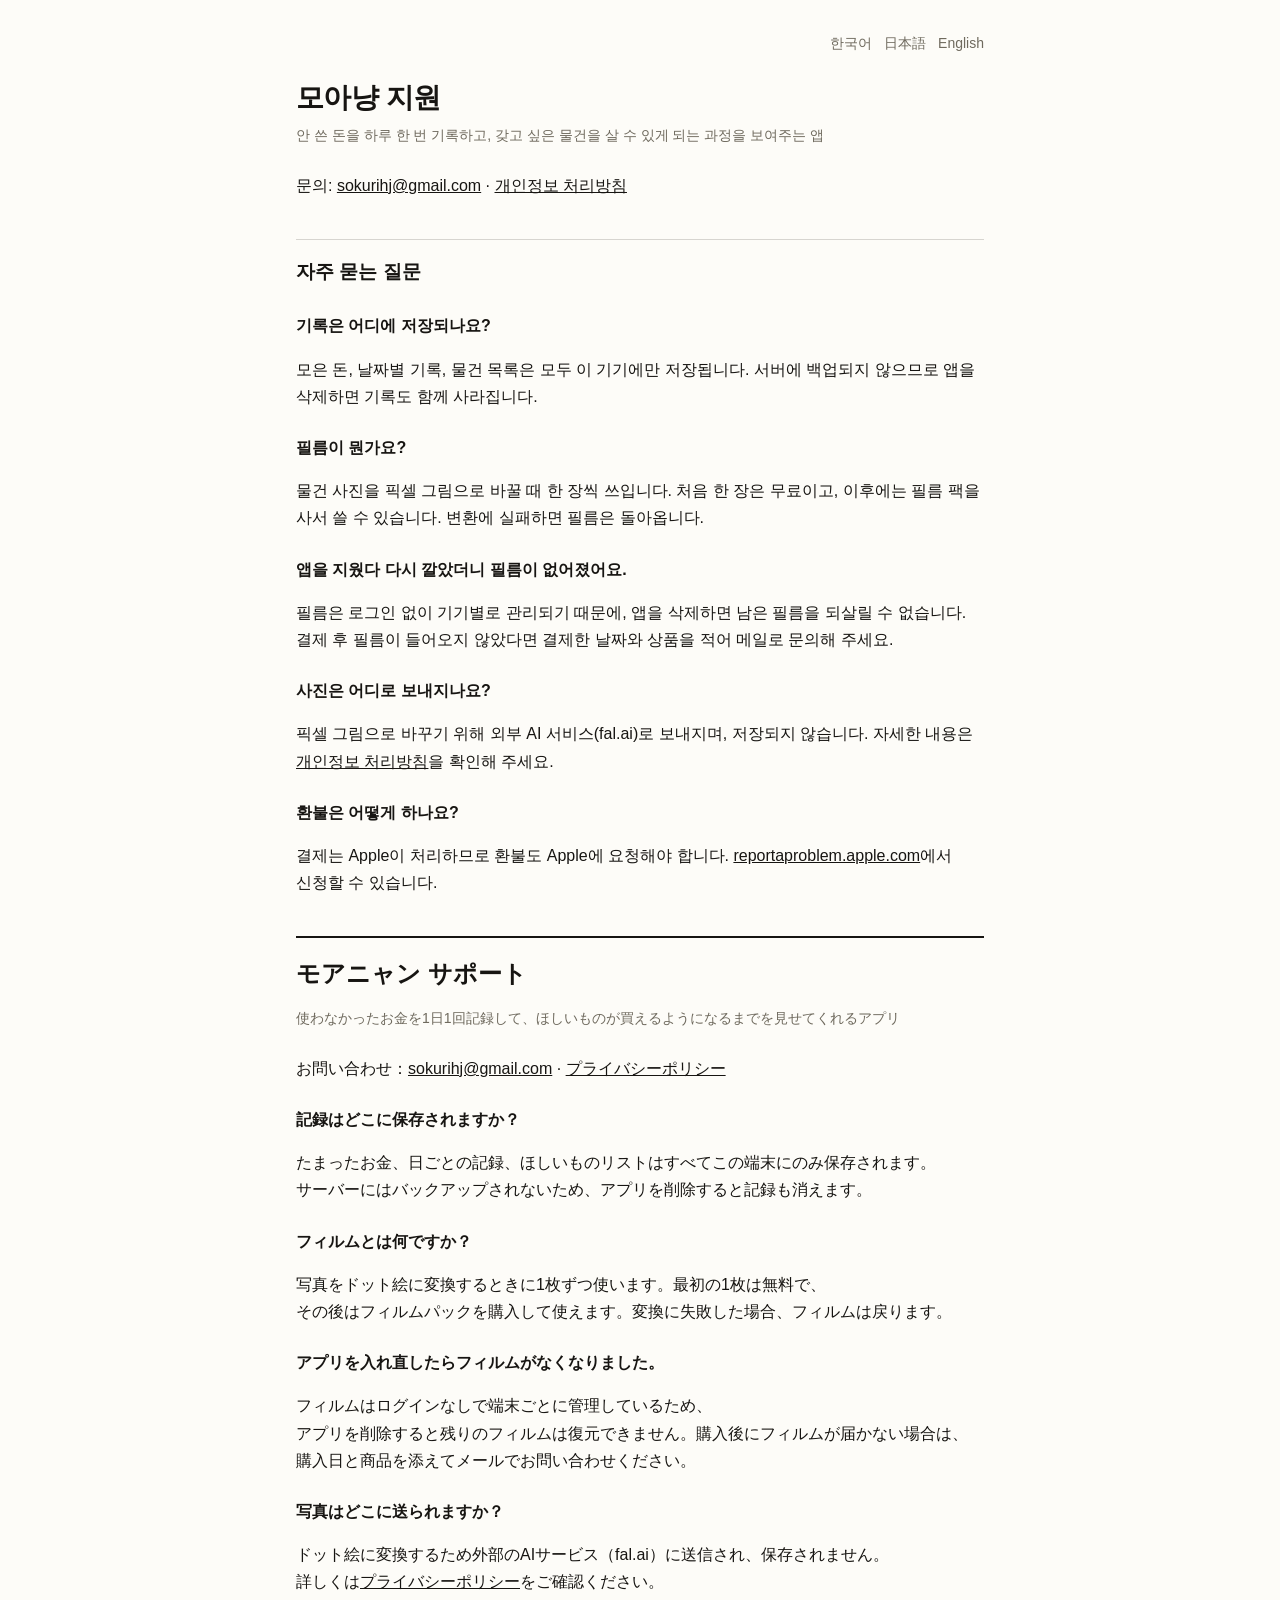
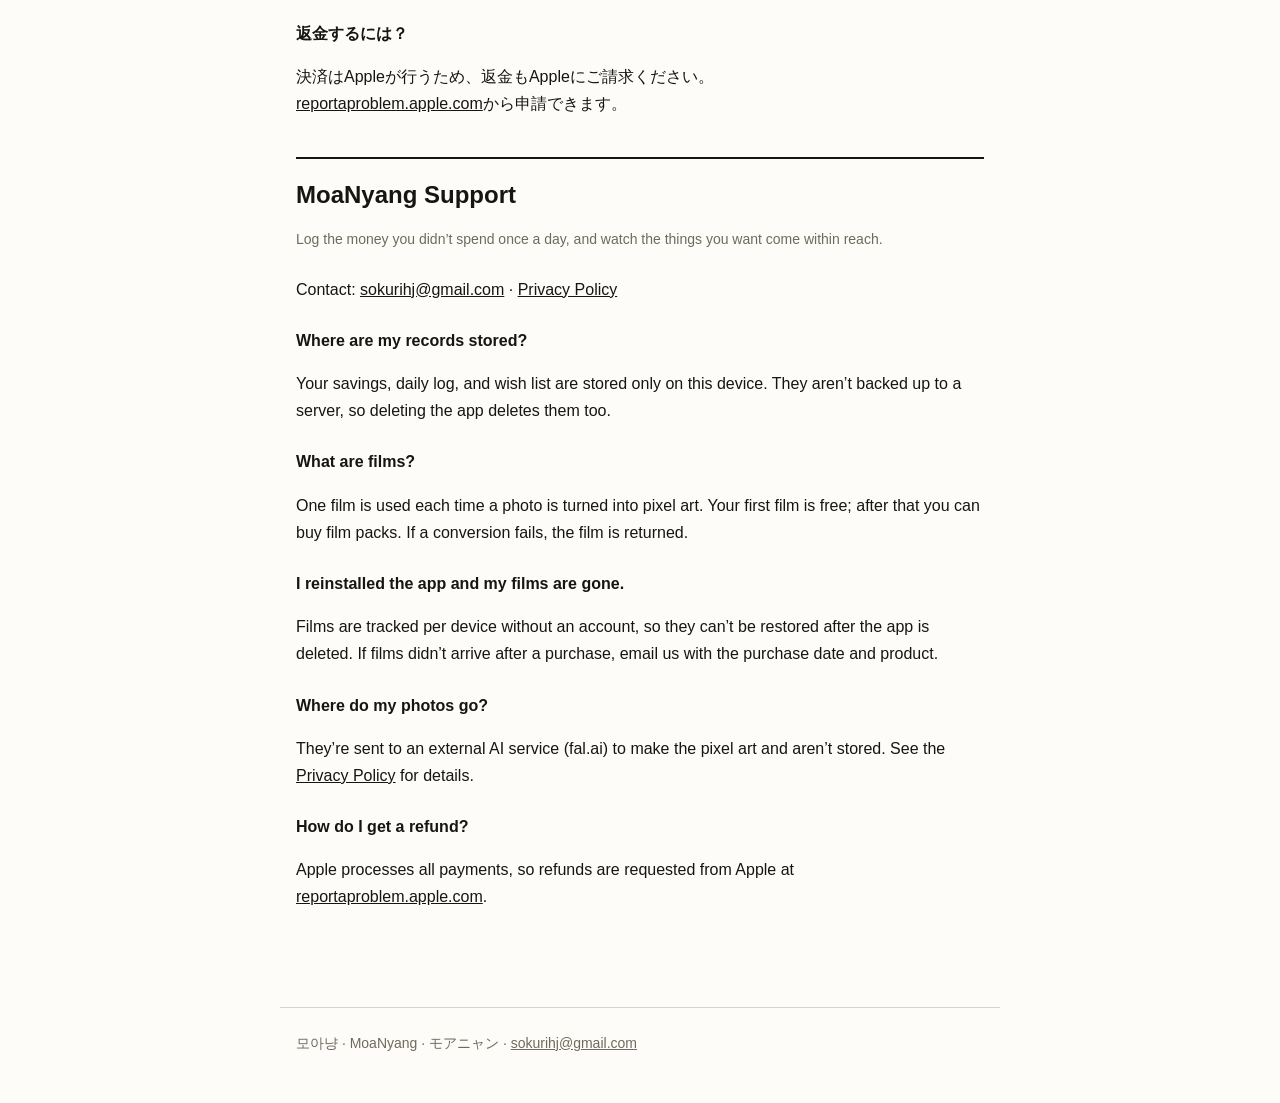
==== index.html @ 46800259 "docs: 모아냥 개인정보 처리방침(한·일·영)과 지원 페이지 추가 Co-Authored-By: Claude Opus 5.5 <noreply@anthropic.com>" ====
<!doctype html>
<html lang="ko">
<head>
<meta charset="utf-8">
<meta name="viewport" content="width=device-width, initial-scale=1">
<title>모아냥 MoaNyang 지원</title>
<link rel="stylesheet" href="style.css">
</head>
<body>
<main>
<nav class="lang"><a href="#ko">한국어</a><a href="#ja">日本語</a><a href="#en">English</a></nav>

<section id="ko" lang="ko">
<h1>모아냥 지원</h1>
<p class="meta">안 쓴 돈을 하루 한 번 기록하고, 갖고 싶은 물건을 살 수 있게 되는 과정을 보여주는 앱</p>
<p>문의: <a href="mailto:sokurihj@gmail.com">sokurihj@gmail.com</a> · <a href="privacy.html">개인정보 처리방침</a></p>

<h2>자주 묻는 질문</h2>
<h3>기록은 어디에 저장되나요?</h3>
<p>모은 돈, 날짜별 기록, 물건 목록은 모두 이 기기에만 저장됩니다. 서버에 백업되지 않으므로 앱을 삭제하면 기록도 함께 사라집니다.</p>
<h3>필름이 뭔가요?</h3>
<p>물건 사진을 픽셀 그림으로 바꿀 때 한 장씩 쓰입니다. 처음 한 장은 무료이고, 이후에는 필름 팩을 사서 쓸 수 있습니다. 변환에 실패하면 필름은 돌아옵니다.</p>
<h3>앱을 지웠다 다시 깔았더니 필름이 없어졌어요.</h3>
<p>필름은 로그인 없이 기기별로 관리되기 때문에, 앱을 삭제하면 남은 필름을 되살릴 수 없습니다. 결제 후 필름이 들어오지 않았다면 결제한 날짜와 상품을 적어 메일로 문의해 주세요.</p>
<h3>사진은 어디로 보내지나요?</h3>
<p>픽셀 그림으로 바꾸기 위해 외부 AI 서비스(fal.ai)로 보내지며, 저장되지 않습니다. 자세한 내용은 <a href="privacy.html">개인정보 처리방침</a>을 확인해 주세요.</p>
<h3>환불은 어떻게 하나요?</h3>
<p>결제는 Apple이 처리하므로 환불도 Apple에 요청해야 합니다. <a href="https://reportaproblem.apple.com">reportaproblem.apple.com</a>에서 신청할 수 있습니다.</p>
</section>

<section id="ja" lang="ja">
<h2 style="border-top: 2px solid var(--ink); font-size: 24px;">モアニャン サポート</h2>
<p class="meta">使わなかったお金を1日1回記録して、ほしいものが買えるようになるまでを見せてくれるアプリ</p>
<p>お問い合わせ：<a href="mailto:sokurihj@gmail.com">sokurihj@gmail.com</a> · <a href="ja/privacy.html">プライバシーポリシー</a></p>
<h3>記録はどこに保存されますか？</h3>
<p>たまったお金、日ごとの記録、ほしいものリストはすべてこの端末にのみ保存されます。サーバーにはバックアップされないため、アプリを削除すると記録も消えます。</p>
<h3>フィルムとは何ですか？</h3>
<p>写真をドット絵に変換するときに1枚ずつ使います。最初の1枚は無料で、その後はフィルムパックを購入して使えます。変換に失敗した場合、フィルムは戻ります。</p>
<h3>アプリを入れ直したらフィルムがなくなりました。</h3>
<p>フィルムはログインなしで端末ごとに管理しているため、アプリを削除すると残りのフィルムは復元できません。購入後にフィルムが届かない場合は、購入日と商品を添えてメールでお問い合わせください。</p>
<h3>写真はどこに送られますか？</h3>
<p>ドット絵に変換するため外部のAIサービス（fal.ai）に送信され、保存されません。詳しくは<a href="ja/privacy.html">プライバシーポリシー</a>をご確認ください。</p>
<h3>返金するには？</h3>
<p>決済はAppleが行うため、返金もAppleにご請求ください。<a href="https://reportaproblem.apple.com">reportaproblem.apple.com</a>から申請できます。</p>
</section>

<section id="en" lang="en">
<h2 style="border-top: 2px solid var(--ink); font-size: 24px;">MoaNyang Support</h2>
<p class="meta">Log the money you didn’t spend once a day, and watch the things you want come within reach.</p>
<p>Contact: <a href="mailto:sokurihj@gmail.com">sokurihj@gmail.com</a> · <a href="en/privacy.html">Privacy Policy</a></p>
<h3>Where are my records stored?</h3>
<p>Your savings, daily log, and wish list are stored only on this device. They aren’t backed up to a server, so deleting the app deletes them too.</p>
<h3>What are films?</h3>
<p>One film is used each time a photo is turned into pixel art. Your first film is free; after that you can buy film packs. If a conversion fails, the film is returned.</p>
<h3>I reinstalled the app and my films are gone.</h3>
<p>Films are tracked per device without an account, so they can’t be restored after the app is deleted. If films didn’t arrive after a purchase, email us with the purchase date and product.</p>
<h3>Where do my photos go?</h3>
<p>They’re sent to an external AI service (fal.ai) to make the pixel art and aren’t stored. See the <a href="en/privacy.html">Privacy Policy</a> for details.</p>
<h3>How do I get a refund?</h3>
<p>Apple processes all payments, so refunds are requested from Apple at <a href="https://reportaproblem.apple.com">reportaproblem.apple.com</a>.</p>
</section>
</main>
<footer>모아냥 · MoaNyang · モアニャン · <a href="mailto:sokurihj@gmail.com">sokurihj@gmail.com</a></footer>
</body>
</html>
---- style.css ----
/* 모아냥 사이트 공용 스타일 — 앱과 같은 종이색·먹색. 색은 쓰지 않는다(앱 원칙: 색은 사진에만). */
:root {
  --paper: #fdfcf8;
  --ink: #171512;
  --muted: #6f6a5e;
  --line: rgba(40, 36, 32, 0.18);
  --frame: #f1efec;
}
* { box-sizing: border-box; }
html { -webkit-text-size-adjust: 100%; }
body {
  margin: 0;
  background: var(--paper);
  color: var(--ink);
  font-family: -apple-system, BlinkMacSystemFont, 'Apple SD Gothic Neo', 'Hiragino Sans', 'Malgun Gothic', sans-serif;
  font-size: 16px;
  line-height: 1.7;
  overflow-wrap: anywhere;
}
/* 한국어만 단어 중간에서 줄이 안 바뀌게. 일본어는 띄어쓰기가 없어 keep-all이면 문장부호에서만 끊겨 줄이 들쭉날쭉해진다. */
:lang(ko) { word-break: keep-all; }
:lang(ja) { line-break: strict; }
main { max-width: 720px; margin: 0 auto; padding: 32px 16px 80px; }
.lang { display: flex; gap: 12px; justify-content: flex-end; font-size: 14px; margin-bottom: 24px; }
.lang a { color: var(--muted); text-decoration: none; }
.lang a[aria-current='page'] { color: var(--ink); font-weight: 800; }
h1 { font-size: 28px; line-height: 1.3; margin: 0 0 8px; letter-spacing: -0.02em; }
h2 { font-size: 19px; margin: 40px 0 12px; padding-top: 16px; border-top: 1px solid var(--line); }
h3 { font-size: 16px; margin: 24px 0 8px; }
.meta { color: var(--muted); font-size: 14px; margin: 0 0 24px; }
.summary { background: var(--frame); border: 1px solid var(--line); padding: 16px 20px; margin: 24px 0; }
.summary ul { margin: 0; padding-left: 20px; }
table { width: 100%; border-collapse: collapse; margin: 12px 0; font-size: 14px; display: block; overflow-x: auto; }
th, td { border: 1px solid var(--line); padding: 8px 10px; text-align: left; vertical-align: top; }
th { background: var(--frame); font-weight: 700; white-space: nowrap; }
a { color: var(--ink); }
footer { max-width: 720px; margin: 0 auto; padding: 24px 16px 48px; color: var(--muted); font-size: 14px; border-top: 1px solid var(--line); }
footer a { color: var(--muted); }
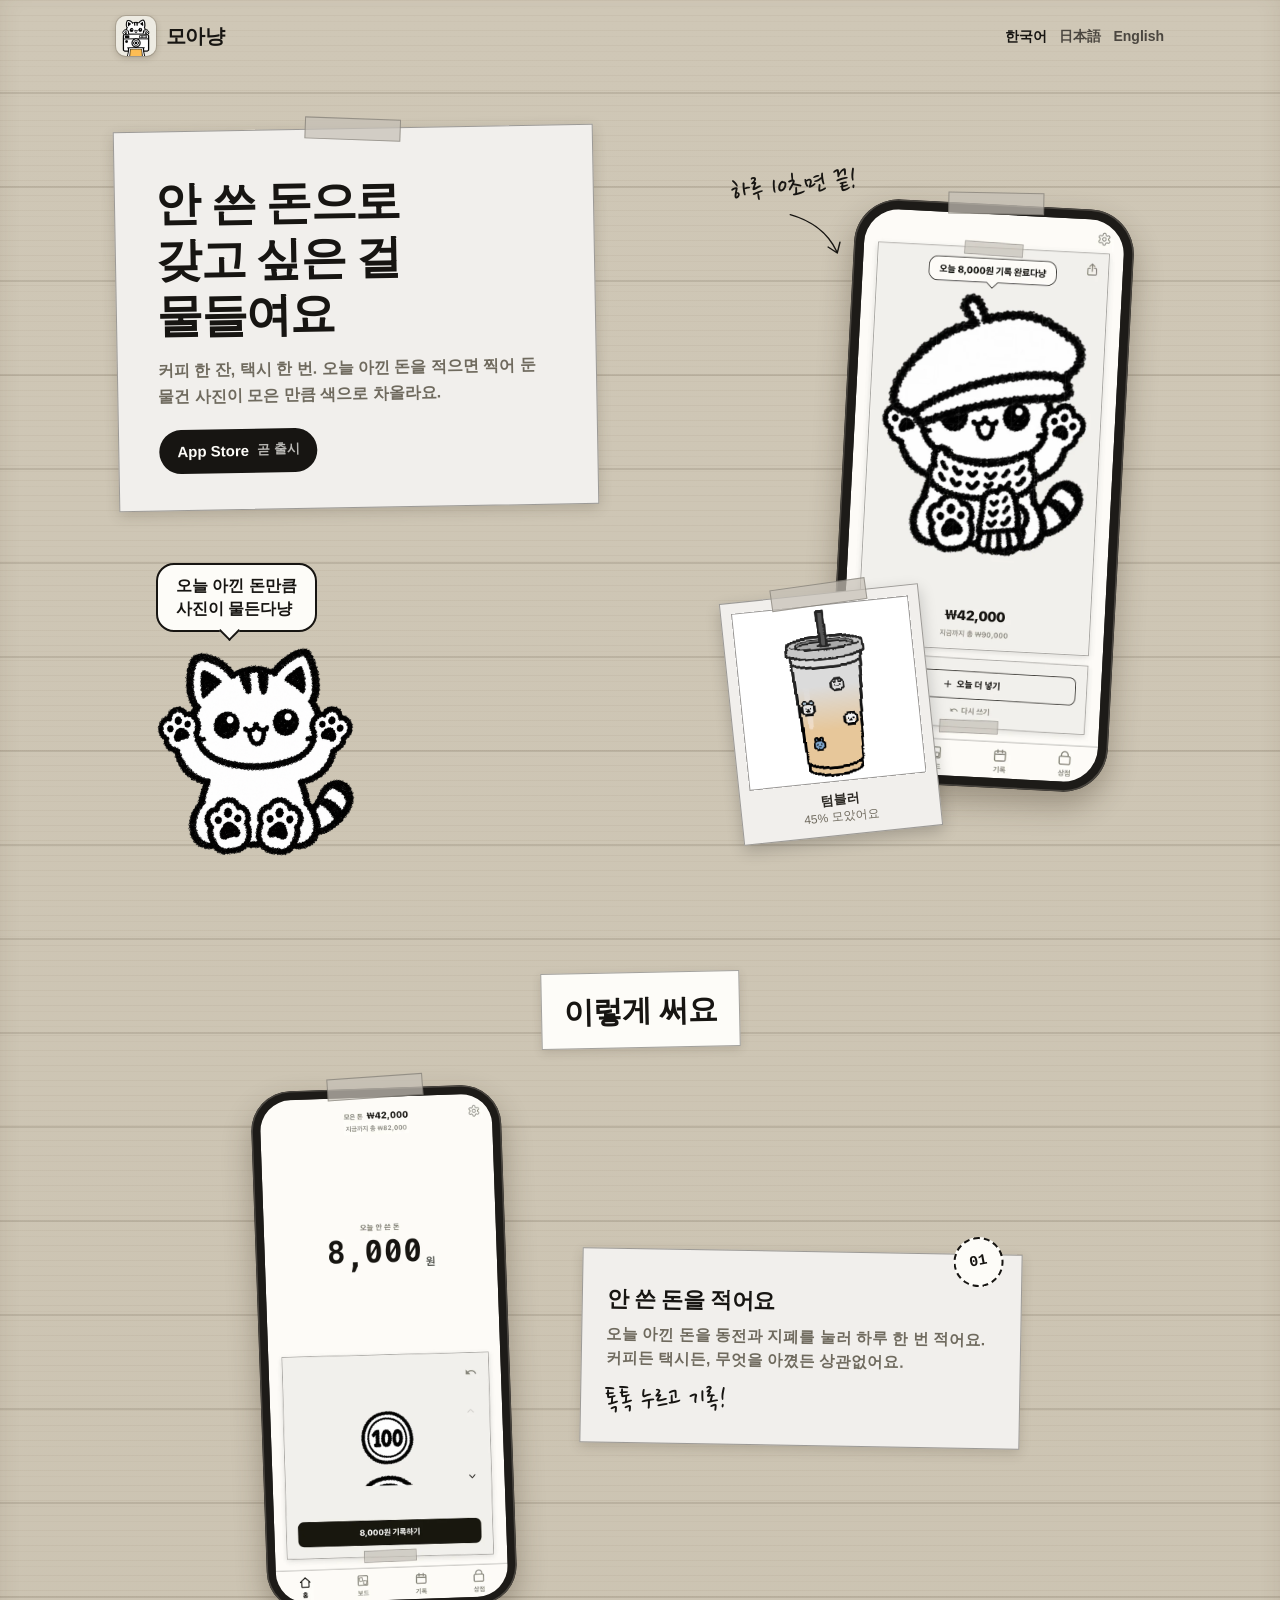
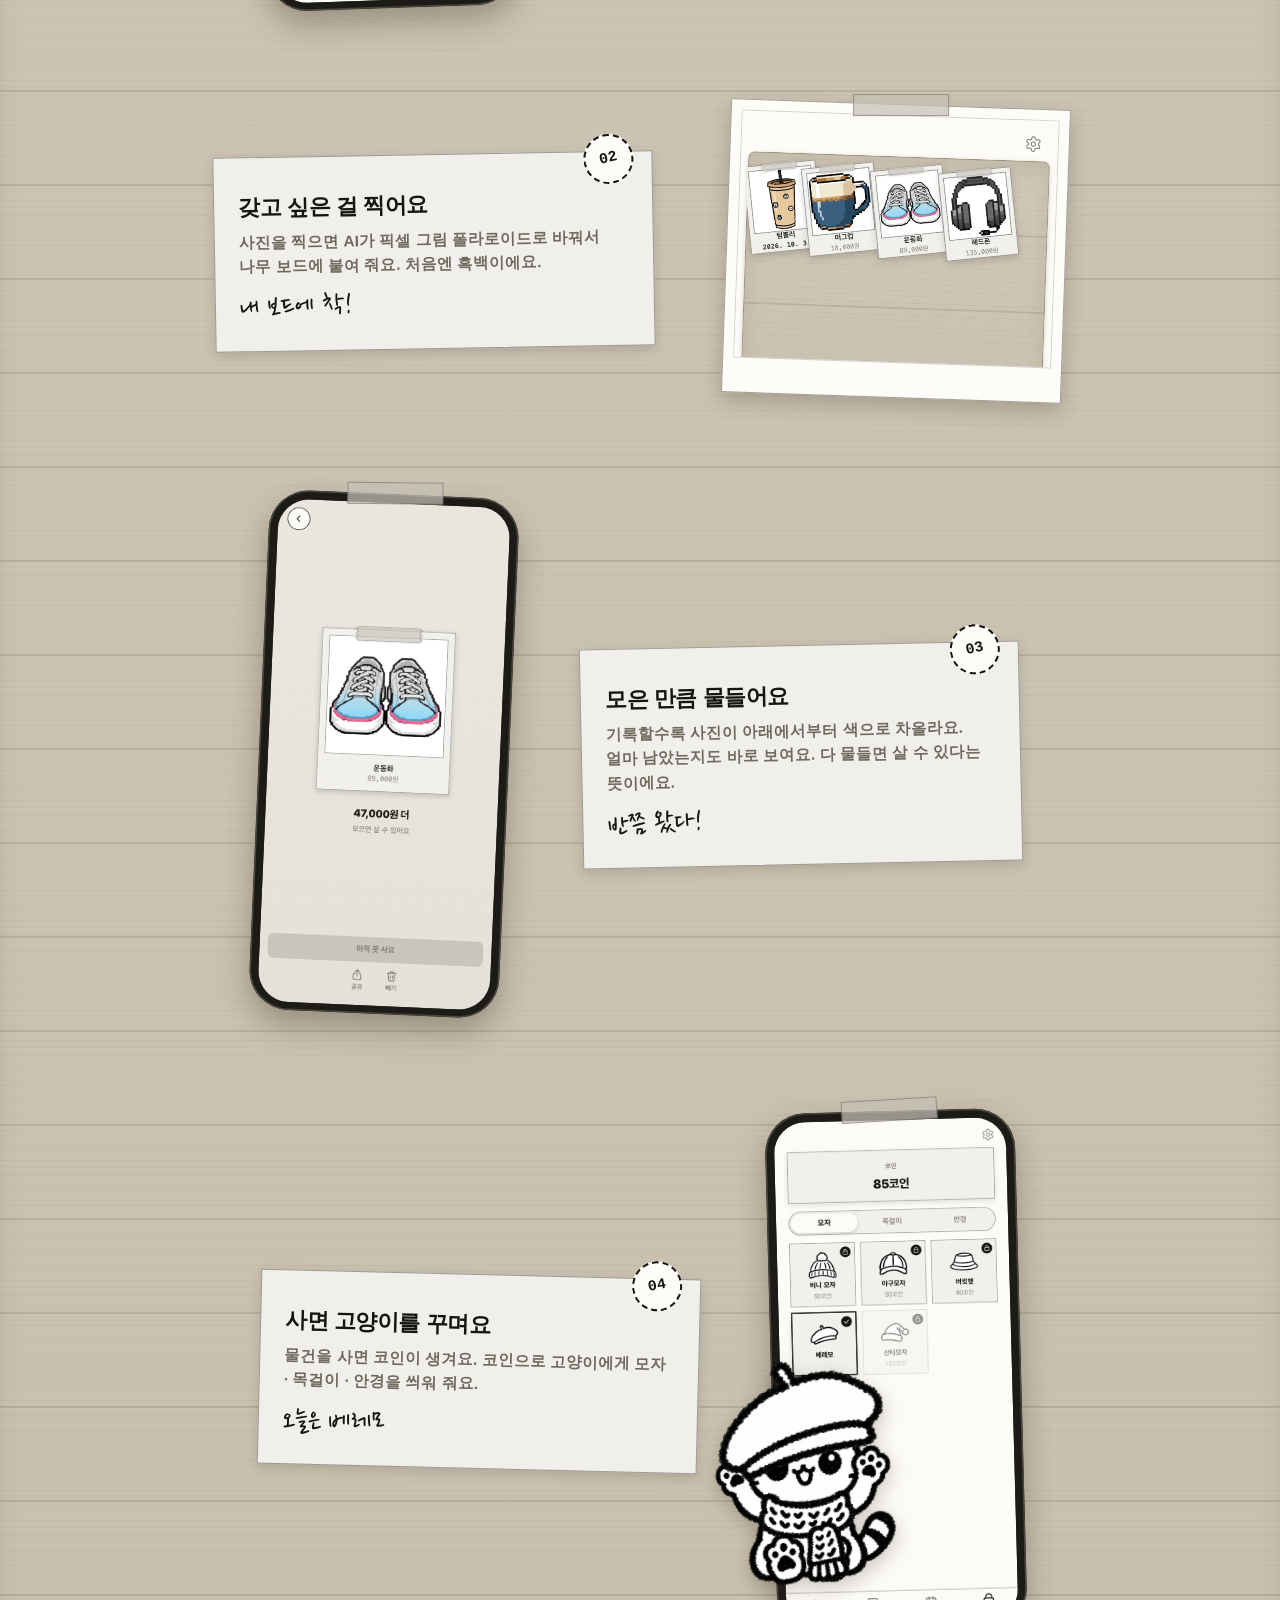
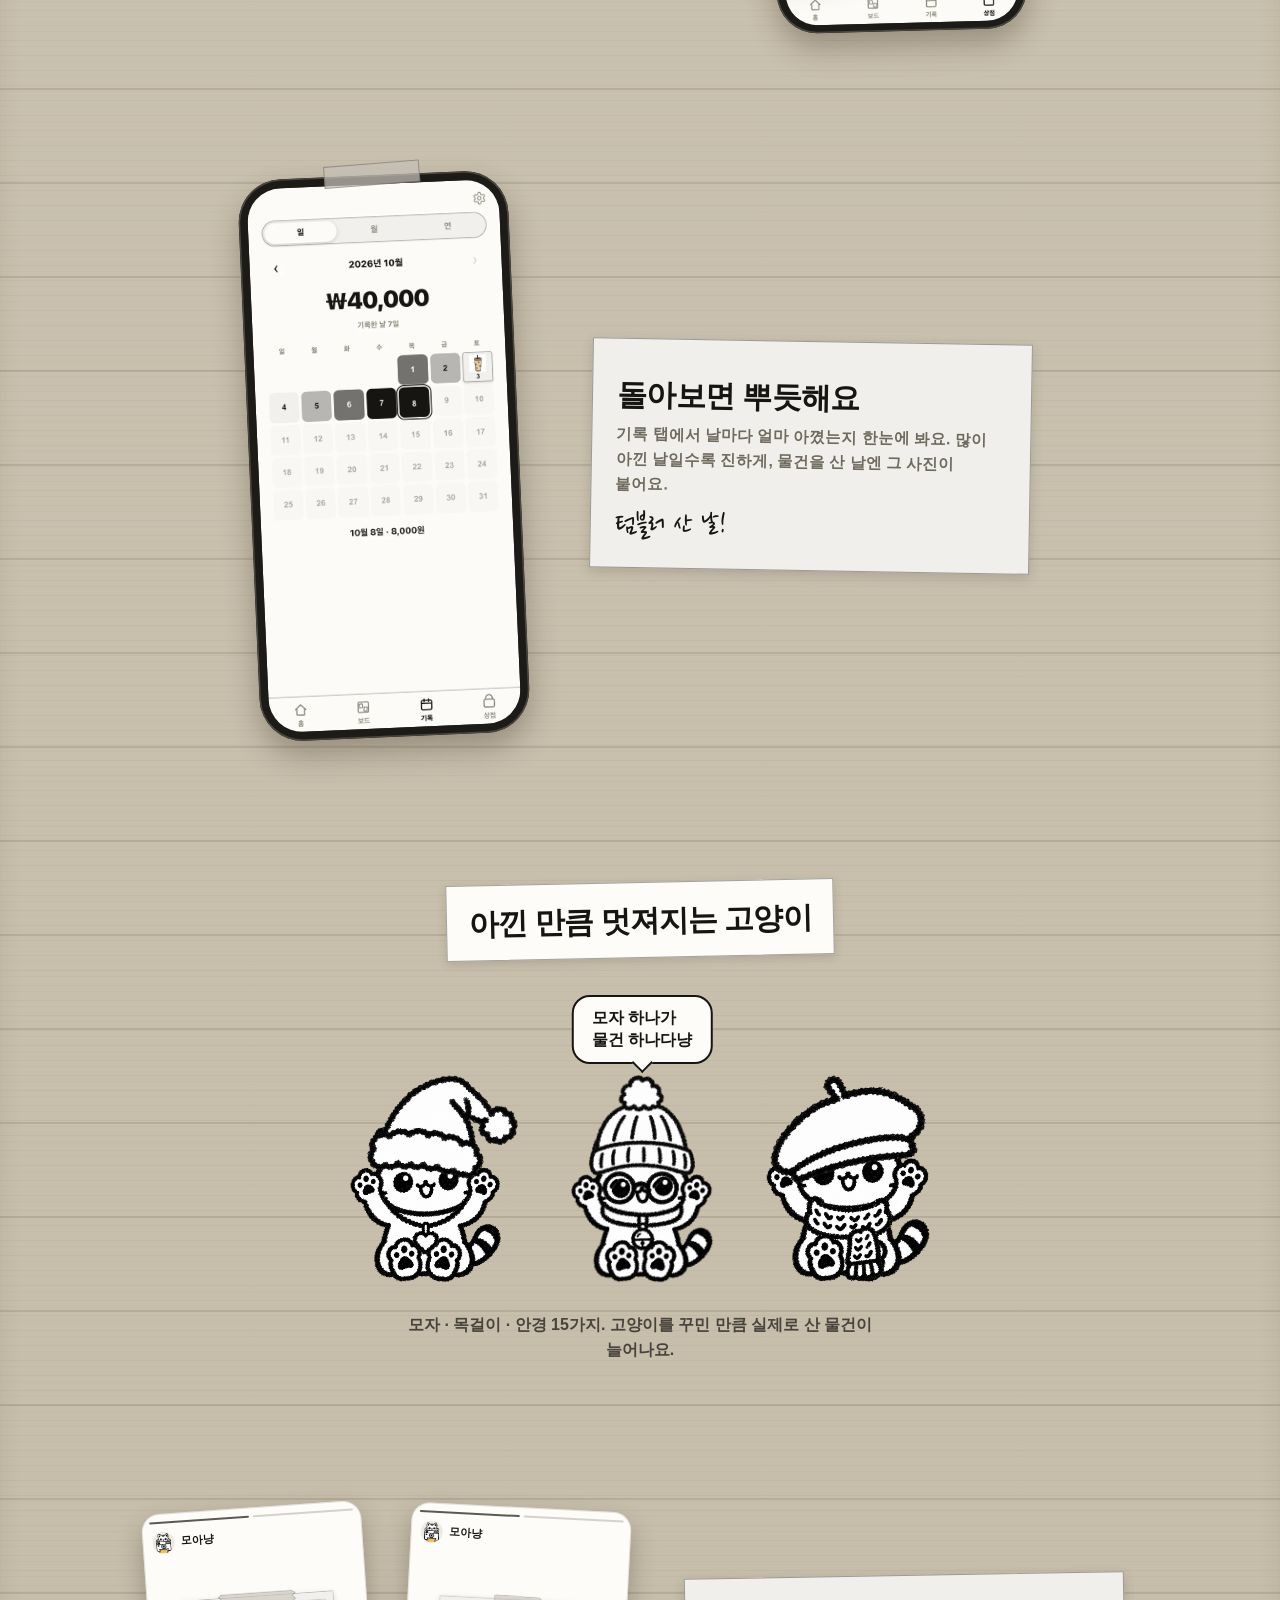
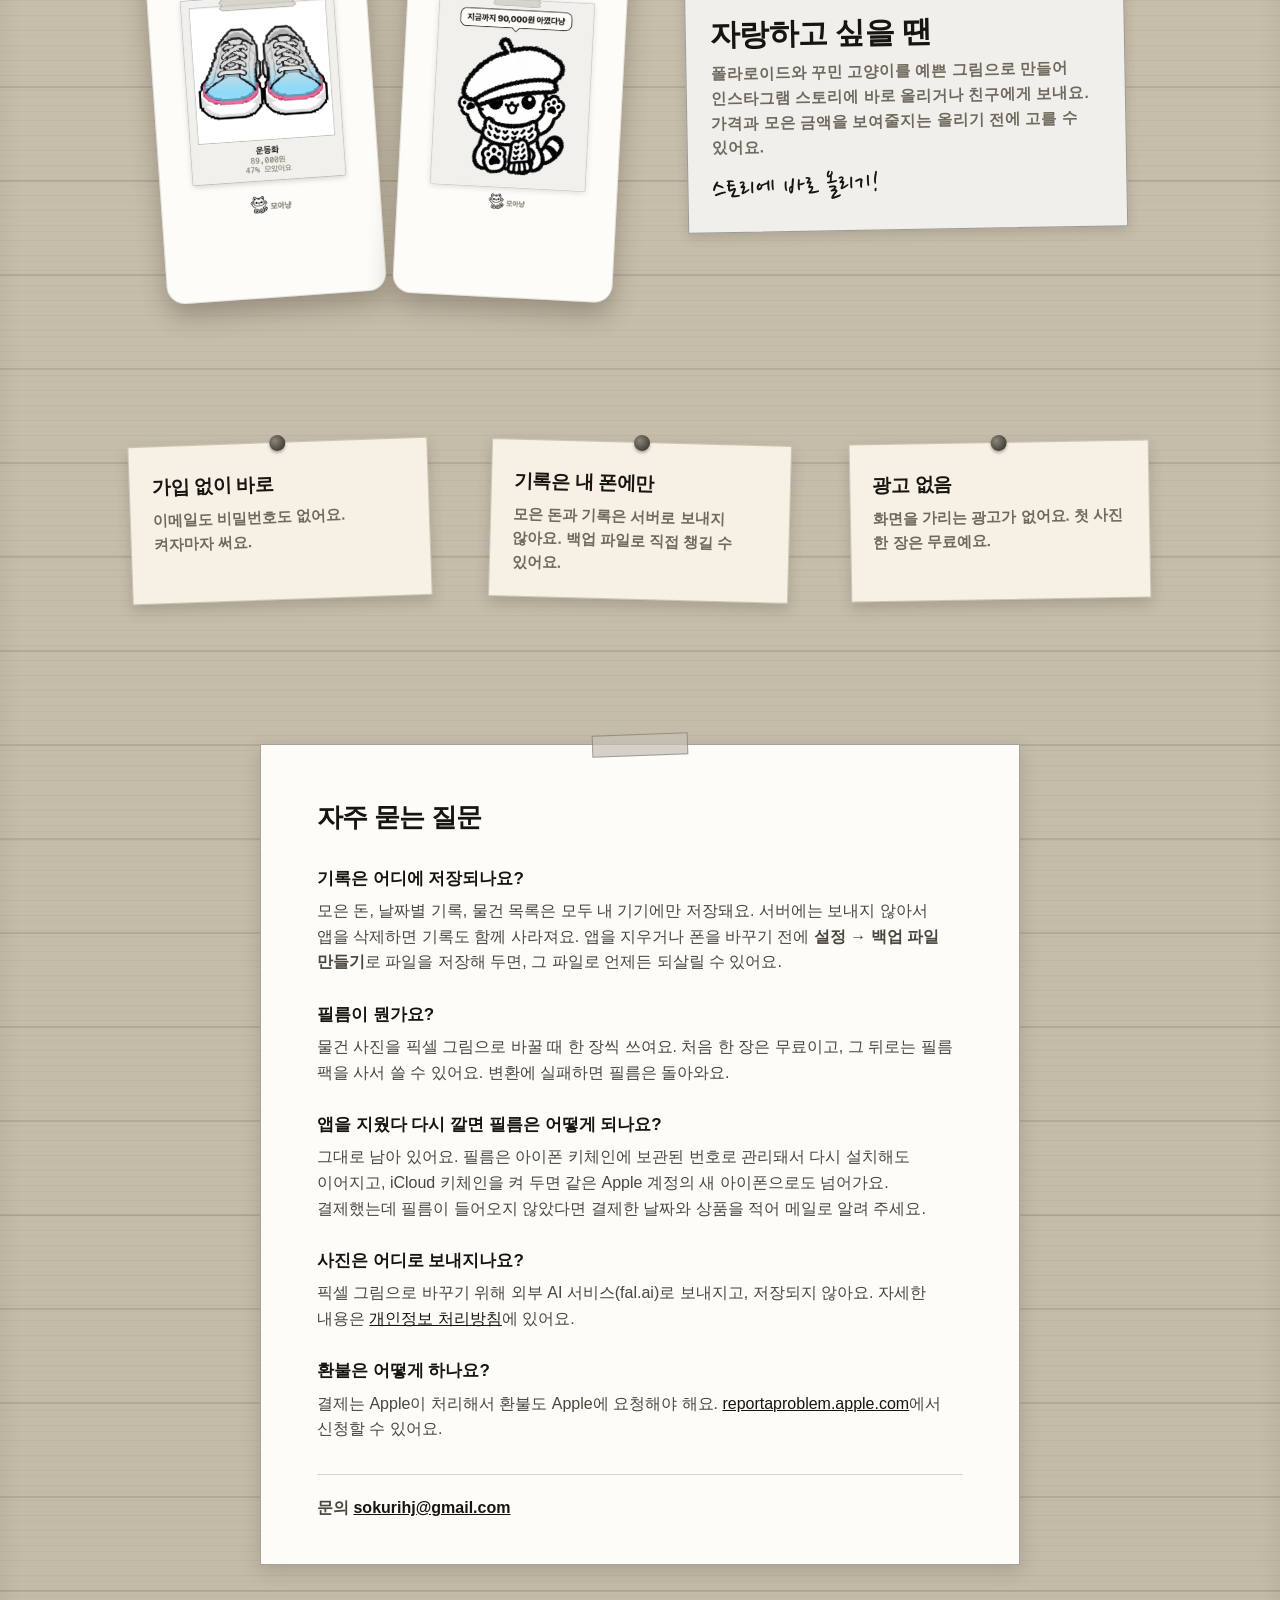
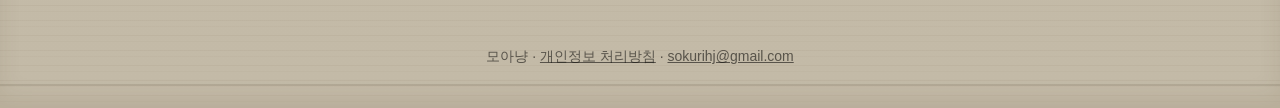
==== commit f637501f: "feat: 소개 페이지를 대표 주소로 — 앱 화면·공유 소개, 세 언어 - 지원 페이지를 소개 페이지 안 자주 묻는 질문으로 합침 (/, /ja/, /en/) - 앱 화면 6장·공" ====
--- a/index.html
+++ b/index.html
@@ -3,63 +3,198 @@
 <head>
 <meta charset="utf-8">
 <meta name="viewport" content="width=device-width, initial-scale=1">
-<title>모아냥 MoaNyang 지원</title>
-<link rel="stylesheet" href="style.css">
+<title>모아냥 — 안 쓴 돈으로 갖고 싶은 물건을 물들여요</title>
+<meta name="description" content="안 쓴 돈을 하루 한 번 적으면, 갖고 싶은 물건 사진이 모은 만큼 물들어요.">
+<link rel="preconnect" href="https://fonts.googleapis.com">
+<link rel="preconnect" href="https://fonts.gstatic.com" crossorigin>
+<link href="https://fonts.googleapis.com/css2?family=Nanum+Pen+Script&display=swap" rel="stylesheet">
+<link rel="icon" type="image/png" href="favicon.png">
+<link rel="stylesheet" href="landing.css">
 </head>
 <body>
-<main>
-<nav class="lang"><a href="#ko">한국어</a><a href="#ja">日本語</a><a href="#en">English</a></nav>
-
-<section id="ko" lang="ko">
-<h1>모아냥 지원</h1>
-<p class="meta">안 쓴 돈을 하루 한 번 기록하고, 갖고 싶은 물건을 살 수 있게 되는 과정을 보여주는 앱</p>
-<p>문의: <a href="mailto:sokurihj@gmail.com">sokurihj@gmail.com</a> · <a href="privacy.html">개인정보 처리방침</a></p>
-
-<h2>자주 묻는 질문</h2>
-<h3>기록은 어디에 저장되나요?</h3>
-<p>모은 돈, 날짜별 기록, 물건 목록은 모두 이 기기에만 저장됩니다. 서버에 백업되지 않으므로 앱을 삭제하면 기록도 함께 사라집니다.</p>
-<h3>필름이 뭔가요?</h3>
-<p>물건 사진을 픽셀 그림으로 바꿀 때 한 장씩 쓰입니다. 처음 한 장은 무료이고, 이후에는 필름 팩을 사서 쓸 수 있습니다. 변환에 실패하면 필름은 돌아옵니다.</p>
-<h3>앱을 지웠다 다시 깔았더니 필름이 없어졌어요.</h3>
-<p>필름은 로그인 없이 기기별로 관리되기 때문에, 앱을 삭제하면 남은 필름을 되살릴 수 없습니다. 결제 후 필름이 들어오지 않았다면 결제한 날짜와 상품을 적어 메일로 문의해 주세요.</p>
-<h3>사진은 어디로 보내지나요?</h3>
-<p>픽셀 그림으로 바꾸기 위해 외부 AI 서비스(fal.ai)로 보내지며, 저장되지 않습니다. 자세한 내용은 <a href="privacy.html">개인정보 처리방침</a>을 확인해 주세요.</p>
-<h3>환불은 어떻게 하나요?</h3>
-<p>결제는 Apple이 처리하므로 환불도 Apple에 요청해야 합니다. <a href="https://reportaproblem.apple.com">reportaproblem.apple.com</a>에서 신청할 수 있습니다.</p>
-</section>
-
-<section id="ja" lang="ja">
-<h2 style="border-top: 2px solid var(--ink); font-size: 24px;">モアニャン サポート</h2>
-<p class="meta">使わなかったお金を1日1回記録して、ほしいものが買えるようになるまでを見せてくれるアプリ</p>
-<p>お問い合わせ：<a href="mailto:sokurihj@gmail.com">sokurihj@gmail.com</a> · <a href="ja/privacy.html">プライバシーポリシー</a></p>
-<h3>記録はどこに保存されますか？</h3>
-<p>たまったお金、日ごとの記録、ほしいものリストはすべてこの端末にのみ保存されます。サーバーにはバックアップされないため、アプリを削除すると記録も消えます。</p>
-<h3>フィルムとは何ですか？</h3>
-<p>写真をドット絵に変換するときに1枚ずつ使います。最初の1枚は無料で、その後はフィルムパックを購入して使えます。変換に失敗した場合、フィルムは戻ります。</p>
-<h3>アプリを入れ直したらフィルムがなくなりました。</h3>
-<p>フィルムはログインなしで端末ごとに管理しているため、アプリを削除すると残りのフィルムは復元できません。購入後にフィルムが届かない場合は、購入日と商品を添えてメールでお問い合わせください。</p>
-<h3>写真はどこに送られますか？</h3>
-<p>ドット絵に変換するため外部のAIサービス（fal.ai）に送信され、保存されません。詳しくは<a href="ja/privacy.html">プライバシーポリシー</a>をご確認ください。</p>
-<h3>返金するには？</h3>
-<p>決済はAppleが行うため、返金もAppleにご請求ください。<a href="https://reportaproblem.apple.com">reportaproblem.apple.com</a>から申請できます。</p>
-</section>
-
-<section id="en" lang="en">
-<h2 style="border-top: 2px solid var(--ink); font-size: 24px;">MoaNyang Support</h2>
-<p class="meta">Log the money you didn’t spend once a day, and watch the things you want come within reach.</p>
-<p>Contact: <a href="mailto:sokurihj@gmail.com">sokurihj@gmail.com</a> · <a href="en/privacy.html">Privacy Policy</a></p>
-<h3>Where are my records stored?</h3>
-<p>Your savings, daily log, and wish list are stored only on this device. They aren’t backed up to a server, so deleting the app deletes them too.</p>
-<h3>What are films?</h3>
-<p>One film is used each time a photo is turned into pixel art. Your first film is free; after that you can buy film packs. If a conversion fails, the film is returned.</p>
-<h3>I reinstalled the app and my films are gone.</h3>
-<p>Films are tracked per device without an account, so they can’t be restored after the app is deleted. If films didn’t arrive after a purchase, email us with the purchase date and product.</p>
-<h3>Where do my photos go?</h3>
-<p>They’re sent to an external AI service (fal.ai) to make the pixel art and aren’t stored. See the <a href="en/privacy.html">Privacy Policy</a> for details.</p>
-<h3>How do I get a refund?</h3>
-<p>Apple processes all payments, so refunds are requested from Apple at <a href="https://reportaproblem.apple.com">reportaproblem.apple.com</a>.</p>
-</section>
-</main>
-<footer>모아냥 · MoaNyang · モアニャン · <a href="mailto:sokurihj@gmail.com">sokurihj@gmail.com</a></footer>
+<div class="board">
+  <header class="top">
+    <a class="logo" href="./"><img src="assets/icon.png" alt="" width="40" height="40">모아냥</a>
+    <nav><a href="./" aria-current="page">한국어</a><a href="ja/">日本語</a><a href="en/">English</a></nav>
+  </header>
+
+  <!-- ① 첫 화면: 제목 쪽지 · 앱 화면 · 물드는 폴라로이드 · 고양이 -->
+  <section class="hero">
+    <div class="note">
+      <span class="tape" style="--tape-rot: 3deg"></span>
+      <h1>안 쓴 돈으로<br>갖고 싶은 걸<br>물들여요</h1>
+      <p>커피 한 잔, 택시 한 번. 오늘 아낀 돈을 적으면 찍어 둔 물건 사진이 모은 만큼 색으로 차올라요.</p>
+      <span class="soon">App Store <small>곧 출시</small></span>
+    </div>
+
+    <div class="hero-stage">
+      <figure class="phone" style="--rot: 3deg">
+        <span class="tape"></span>
+        <img src="assets/screens/ko-home.webp" alt="모아냥 앱 화면" width="600" height="1299">
+      </figure>
+      <!-- 처음엔 흑백, 페이지가 열리면 아래에서부터 45%까지 물든다(앱의 대표 순간) -->
+      <div class="pol hero-pol" id="hero-pol" style="--rot: -6deg">
+        <span class="tape"></span>
+        <div class="win">
+          <img src="assets/onboarding-tumbler.png" alt="픽셀 그림 텀블러">
+          <img class="gray" src="assets/onboarding-tumbler.png" alt="" aria-hidden="true">
+        </div>
+        <div class="lab"><b>텀블러</b><i>45% 모았어요</i></div>
+      </div>
+      <p class="hand hero-hand">하루 10초면 끝!</p>
+      <svg class="arrow hero-arrow" viewBox="0 0 120 80" aria-hidden="true"><path d="M8 12c30 4 66 18 88 52"/><path d="M80 58l17 8 2-19"/></svg>
+    </div>
+
+    <div class="cat">
+      <p class="bubble">오늘 아낀 돈만큼<br>사진이 물든다냥</p>
+      <img src="assets/cat-hero.png" alt="모아냥 고양이">
+    </div>
+  </section>
+
+  <!-- ② 이렇게 써요: 앱 화면과 설명이 지그재그로 -->
+  <section class="section">
+    <h2 class="section-title">이렇게 써요</h2>
+    <ol class="flow">
+      <li class="flow-row reveal">
+        <figure class="phone" style="--rot: -2deg">
+          <span class="tape"></span>
+          <img src="assets/screens/ko-entry.webp" alt="모아냥 앱 화면" loading="lazy">
+        </figure>
+        <div class="card" style="--rot: 1deg">
+          <span class="stamp">01</span>
+          <h3>안 쓴 돈을 적어요</h3>
+          <p>오늘 아낀 돈을 동전과 지폐를 눌러 하루 한 번 적어요. 커피든 택시든, 무엇을 아꼈든 상관없어요.</p>
+          <p class="hand">톡톡 누르고 기록!</p>
+        </div>
+      </li>
+      <li class="flow-row reveal">
+        <figure class="snap" style="--rot: 2deg">
+          <span class="tape"></span>
+          <img src="assets/screens/ko-board.webp" alt="모아냥 앱 화면" loading="lazy">
+        </figure>
+        <div class="card" style="--rot: -1deg">
+          <span class="stamp">02</span>
+          <h3>갖고 싶은 걸 찍어요</h3>
+          <p>사진을 찍으면 AI가 픽셀 그림 폴라로이드로 바꿔서 나무 보드에 붙여 줘요. 처음엔 흑백이에요.</p>
+          <p class="hand">내 보드에 착!</p>
+        </div>
+      </li>
+      <li class="flow-row reveal">
+        <figure class="phone" style="--rot: 2.5deg">
+          <span class="tape"></span>
+          <img src="assets/screens/ko-detail.webp" alt="모아냥 앱 화면" loading="lazy">
+        </figure>
+        <div class="card" style="--rot: -1.2deg">
+          <span class="stamp">03</span>
+          <h3>모은 만큼 물들어요</h3>
+          <p>기록할수록 사진이 아래에서부터 색으로 차올라요. 얼마 남았는지도 바로 보여요. 다 물들면 살 수 있다는 뜻이에요.</p>
+          <p class="hand">반쯤 왔다!</p>
+        </div>
+      </li>
+      <li class="flow-row reveal">
+        <figure class="phone" style="--rot: -1.5deg">
+          <span class="tape"></span>
+          <img src="assets/screens/ko-shop.webp" alt="모아냥 앱 화면" loading="lazy">
+          <img class="flow-cat" src="assets/cat-beret.png" alt="베레모와 목도리를 한 고양이" loading="lazy">
+        </figure>
+        <div class="card" style="--rot: 1.4deg">
+          <span class="stamp">04</span>
+          <h3>사면 고양이를 꾸며요</h3>
+          <p>물건을 사면 코인이 생겨요. 코인으로 고양이에게 모자 · 목걸이 · 안경을 씌워 줘요.</p>
+          <p class="hand">오늘은 베레모</p>
+        </div>
+      </li>
+    </ol>
+  </section>
+
+  <!-- ③ 기록 탭 -->
+  <section class="section">
+    <div class="feature">
+      <figure class="phone" style="--rot: -2.5deg">
+        <span class="tape"></span>
+        <img src="assets/screens/ko-history.webp" alt="모아냥 앱 화면" width="600" height="1299" loading="lazy">
+      </figure>
+      <div class="card" style="--rot: 1deg">
+        <h2>돌아보면 뿌듯해요</h2>
+        <p>기록 탭에서 날마다 얼마 아꼈는지 한눈에 봐요. 많이 아낀 날일수록 진하게, 물건을 산 날엔 그 사진이 붙어요.</p>
+        <p class="hand">텀블러 산 날!</p>
+      </div>
+    </div>
+  </section>
+
+  <!-- ④ 고양이 꾸미기 -->
+  <section class="section">
+    <h2 class="section-title">아낀 만큼 멋져지는 고양이</h2>
+    <div class="cats">
+      <figure><img src="assets/cat-santa.png" alt="산타모자와 하트 목걸이를 한 고양이" loading="lazy"></figure>
+      <figure class="cats-mid">
+        <p class="bubble">모자 하나가<br>물건 하나다냥</p>
+        <img src="assets/cat-beanie.png" alt="비니와 방울, 동그란 안경을 쓴 고양이" loading="lazy">
+      </figure>
+      <figure><img src="assets/cat-beret.png" alt="베레모와 목도리를 한 고양이" loading="lazy"></figure>
+    </div>
+    <p class="cats-caption">모자 · 목걸이 · 안경 15가지. 고양이를 꾸민 만큼 실제로 산 물건이 늘어나요.</p>
+  </section>
+
+  <!-- ⑤ 공유: 앱이 만드는 공유 그림을 스토리 화면에 올린 모습 -->
+  <section class="section">
+    <div class="share">
+      <div class="stories">
+        <figure class="story" style="--rot: -4deg">
+          <span class="story-bar"><i></i><i></i></span>
+          <span class="story-who"><img src="assets/icon.png" alt="">모아냥</span>
+          <img class="story-img" src="assets/share/ko-pol.webp" alt="인스타그램 스토리에 올린 모습" loading="lazy">
+        </figure>
+        <figure class="story" style="--rot: 3deg">
+          <span class="story-bar"><i></i><i></i></span>
+          <span class="story-who"><img src="assets/icon.png" alt="">모아냥</span>
+          <img class="story-img" src="assets/share/ko-cat.webp" alt="인스타그램 스토리에 올린 모습" loading="lazy">
+        </figure>
+      </div>
+      <div class="card" style="--rot: -1deg">
+        <h2>자랑하고 싶을 땐</h2>
+        <p>폴라로이드와 꾸민 고양이를 예쁜 그림으로 만들어 인스타그램 스토리에 바로 올리거나 친구에게 보내요. 가격과 모은 금액을 보여줄지는 올리기 전에 고를 수 있어요.</p>
+        <p class="hand">스토리에 바로 올리기!</p>
+      </div>
+    </div>
+  </section>
+
+  <!-- ⑥ 약속 세 가지: 메모지 -->
+  <section class="section">
+    <ul class="promises">
+      <li style="--rot: -2deg"><span class="pin"></span><b>가입 없이 바로</b><span>이메일도 비밀번호도 없어요. 켜자마자 써요.</span></li>
+      <li style="--rot: 1.5deg"><span class="pin"></span><b>기록은 내 폰에만</b><span>모은 돈과 기록은 서버로 보내지 않아요. 백업 파일로 직접 챙길 수 있어요.</span></li>
+      <li style="--rot: -1deg"><span class="pin"></span><b>광고 없음</b><span>화면을 가리는 광고가 없어요. 첫 사진 한 장은 무료예요.</span></li>
+    </ul>
+  </section>
+
+  <!-- ⑦ 자주 묻는 질문 · 문의 (지원 페이지) -->
+  <section class="section" id="faq">
+    <div class="sheet">
+      <span class="tape"></span>
+      <h2>자주 묻는 질문</h2>
+      <h3>기록은 어디에 저장되나요?</h3>
+      <p>모은 돈, 날짜별 기록, 물건 목록은 모두 내 기기에만 저장돼요. 서버에는 보내지 않아서 앱을 삭제하면 기록도 함께 사라져요. 앱을 지우거나 폰을 바꾸기 전에 <b>설정 → 백업 파일 만들기</b>로 파일을 저장해 두면, 그 파일로 언제든 되살릴 수 있어요.</p>
+      <h3>필름이 뭔가요?</h3>
+      <p>물건 사진을 픽셀 그림으로 바꿀 때 한 장씩 쓰여요. 처음 한 장은 무료이고, 그 뒤로는 필름 팩을 사서 쓸 수 있어요. 변환에 실패하면 필름은 돌아와요.</p>
+      <h3>앱을 지웠다 다시 깔면 필름은 어떻게 되나요?</h3>
+      <p>그대로 남아 있어요. 필름은 아이폰 키체인에 보관된 번호로 관리돼서 다시 설치해도 이어지고, iCloud 키체인을 켜 두면 같은 Apple 계정의 새 아이폰으로도 넘어가요. 결제했는데 필름이 들어오지 않았다면 결제한 날짜와 상품을 적어 메일로 알려 주세요.</p>
+      <h3>사진은 어디로 보내지나요?</h3>
+      <p>픽셀 그림으로 바꾸기 위해 외부 AI 서비스(fal.ai)로 보내지고, 저장되지 않아요. 자세한 내용은 <a href="privacy.html">개인정보 처리방침</a>에 있어요.</p>
+      <h3>환불은 어떻게 하나요?</h3>
+      <p>결제는 Apple이 처리해서 환불도 Apple에 요청해야 해요. <a href="https://reportaproblem.apple.com">reportaproblem.apple.com</a>에서 신청할 수 있어요.</p>
+      <p class="contact">문의 <a href="mailto:sokurihj@gmail.com">sokurihj@gmail.com</a></p>
+    </div>
+  </section>
+
+  <footer class="foot">모아냥 · <a href="privacy.html">개인정보 처리방침</a> · <a href="mailto:sokurihj@gmail.com">sokurihj@gmail.com</a></footer>
+</div>
+<script>
+  // 첫 그림을 그린 뒤에 값을 바꿔야 CSS 전환이 걸린다(처음부터 0.45면 물드는 모습이 안 보인다).
+  requestAnimationFrame(() => requestAnimationFrame(() => document.getElementById('hero-pol').classList.add('filled')));
+  // 아래 칸의 앱 화면·쪽지는 화면에 들어올 때 살짝 떠오른다(한 번만).
+  const io = new IntersectionObserver((es) => es.forEach((e) => { if (e.isIntersecting) { e.target.classList.add('in'); io.unobserve(e.target); } }), { threshold: 0.2 });
+  document.querySelectorAll('.reveal').forEach((el) => io.observe(el));
+</script>
 </body>
 </html>
--- a/landing.css
+++ b/landing.css
@@ -0,0 +1,372 @@
+/* 모아냥 소개 페이지 — 앱의 나무 보드 위에 종이 쪽지·폴라로이드·고양이를 붙인 모양.
+   색은 폴라로이드 사진에만 쓴다(앱 원칙). 나무도 앱과 같은 탈색된 톤(--wood-a/b). */
+@property --fill {
+  syntax: '<number>';
+  inherits: true;
+  initial-value: 0;
+}
+:root {
+  --paper: #fdfcf8;
+  --ink: #171512;
+  --muted: #6f6a5e;
+  --frame: #f1efec;
+  --frame-line: rgba(40, 36, 32, 0.42);
+  --wood-a: #cfc7b6;
+  --wood-b: #c3baa7;
+  --wood-line: rgba(80, 68, 50, 0.15);
+  --tape: rgba(198, 193, 183, 0.72);
+  --tape-line: rgba(52, 48, 42, 0.34);
+}
+* { box-sizing: border-box; }
+html { -webkit-text-size-adjust: 100%; }
+body {
+  margin: 0;
+  background: var(--paper);
+  color: var(--ink);
+  font-family: -apple-system, BlinkMacSystemFont, 'Apple SD Gothic Neo', 'Hiragino Sans', 'Malgun Gothic', sans-serif;
+  line-height: 1.6;
+}
+:lang(ko) { word-break: keep-all; }
+:lang(ja) { line-break: strict; }
+
+/* ── 나무 보드 (앱 App.css .board와 같은 결) ── */
+.board {
+  position: relative;
+  overflow: hidden;
+  background:
+    repeating-linear-gradient(180deg, rgba(94, 66, 38, 0.05) 0 1px, transparent 1px 6px, rgba(94, 66, 38, 0.028) 6px 7px, transparent 7px 15px),
+    repeating-linear-gradient(180deg, transparent 0 92px, var(--wood-line) 92px 94px),
+    linear-gradient(180deg, var(--wood-a), var(--wood-b));
+  box-shadow: inset 0 -10px 22px rgba(78, 54, 30, 0.10);
+}
+.hero {
+  position: relative;
+  max-width: 1080px;
+  margin: 0 auto;
+  padding: 88px 16px 32px;
+  min-height: 100svh;
+  display: grid;
+  grid-template-columns: 1fr;
+  grid-template-areas: 'note' 'stage' 'cat';
+  gap: 40px;
+  align-items: start;
+}
+/* 머리말 — 본문과 같은 폭(1080px) 안에 둔다. 화면 끝 구석에 붙이면 넓은 화면에서 로고가 길을 잃는다 */
+.top {
+  position: absolute; top: 16px; left: 0; right: 0; z-index: 1; /* 뒤에 오는 .hero(relative)가 덮어 언어 링크가 안 눌렸다 */
+  max-width: 1080px; margin: 0 auto; padding: 0 16px;
+  display: flex; justify-content: space-between; align-items: center;
+  font-size: 14px; font-weight: 800; color: rgba(23, 21, 18, 0.72);
+}
+.logo { display: flex; align-items: center; gap: 10px; font-size: 20px; font-weight: 900; letter-spacing: -0.03em; color: var(--ink) !important; }
+.logo img { width: 40px; height: 40px; border-radius: 10px; box-shadow: 0 2px 6px rgba(60, 50, 35, 0.25), 0 0 0 1px rgba(40, 36, 32, 0.15); }
+.top nav { display: flex; gap: 12px; font-weight: 600; }
+.top a { color: inherit; text-decoration: none; }
+.top a[aria-current='page'] { font-weight: 800; color: var(--ink); }
+
+/* 테이프 — 폴라로이드·쪽지 위에 비스듬히 붙는다 */
+.tape {
+  position: absolute; left: 50%; top: -11px;
+  width: 96px; height: 22px;
+  background: var(--tape);
+  border: 1px solid var(--tape-line);
+  transform: translateX(-50%) rotate(var(--tape-rot, -2deg));
+}
+
+/* ── 종이 쪽지: 제목 ── */
+.note {
+  grid-area: note;
+  position: relative;
+  background: var(--frame);
+  border: 1px solid var(--frame-line);
+  box-shadow: 0 4px 14px rgba(60, 50, 35, 0.2);
+  padding: 32px 24px 26px;
+  transform: rotate(-1deg);
+  max-width: 480px;
+}
+.note h1 {
+  margin: 0 0 14px;
+  font-size: clamp(30px, 8.4vw, 46px);
+  line-height: 1.22;
+  letter-spacing: -0.035em;
+  font-weight: 900;
+}
+.note p { margin: 0 0 20px; font-size: 16px; color: var(--muted); font-weight: 600; }
+.soon {
+  display: inline-flex; align-items: center; gap: 8px;
+  padding: 10px 18px;
+  background: var(--ink); color: var(--paper);
+  border-radius: 999px;
+  font-size: 15px; font-weight: 800;
+}
+.soon small { font-weight: 600; opacity: 0.7; font-size: 13px; }
+
+/* ── 폴라로이드 (앱 Polaroid.tsx와 같은 실측 비율: 위·옆 5.1% / 아래 26.7%) ── */
+.pol {
+  --w: min(68vw, 300px);
+  position: relative;
+  width: var(--w);
+  padding: calc(var(--w) * 0.051) calc(var(--w) * 0.051) 0;
+  background: var(--frame);
+  border: 1px solid var(--frame-line);
+  box-shadow: 0 6px 16px rgba(0, 0, 0, 0.2);
+  transform: rotate(var(--rot, 3deg));
+}
+.pol .win {
+  display: grid; grid-template: 100% / 100%;
+  width: 100%; aspect-ratio: 1; overflow: hidden;
+  background: #fff;
+  box-shadow: inset 0 0 0 1px rgba(40, 36, 32, 0.48);
+}
+/* 앱의 fitScale과 같은 값 — 그림이 사진창을 채워야 물드는 경계가 그림 위를 지나간다(작으면 62%에서 이미 다 컬러로 보였다).
+   이 텀블러 그림 기준 실측: 배율 1.407, 세로 이동 -0.26%. 그림을 바꾸면 다시 잴 것. */
+.pol .win img { grid-area: 1 / 1; width: 100%; height: 100%; object-fit: contain; transform: translate(0, -0.26%) scale(1.407); }
+/* 위에 덮인 흑백 겹을 --fill만큼 아래에서부터 걷어낸다 — 앱과 같은 식 */
+.pol .win .gray {
+  filter: grayscale(1) brightness(1.32) contrast(0.72);
+  --edge: linear-gradient(to top, transparent calc(var(--fill) * 118% - 18%), #000 calc(var(--fill) * 118%));
+  -webkit-mask-image: var(--edge);
+  mask-image: var(--edge);
+}
+.pol { transition: --fill 2200ms cubic-bezier(0.2, 0.7, 0.3, 1) 600ms; }
+.pol.filled { --fill: 0.45; }
+.pol .lab {
+  height: calc(var(--w) * 0.267);
+  display: flex; flex-direction: column; align-items: center; justify-content: center;
+  font-family: ui-monospace, 'SF Mono', Menlo, monospace; color: #2c2924; line-height: 1.35;
+}
+/* 작은 폴라로이드(사용법 칸)에서도 읽히게 바닥을 둔다 — 비례값만 쓰면 9px까지 내려갔다 */
+.pol .lab b { font-family: inherit; font-size: max(13px, calc(var(--w) * 0.06)); }
+.pol .lab i { font-style: normal; font-size: max(12px, calc(var(--w) * 0.05)); color: var(--muted); font-family: -apple-system, 'Apple SD Gothic Neo', sans-serif; }
+
+/* ── 고양이 + 말풍선 (앱 .cat-bubble과 같은 모양) ── */
+.cat {
+  grid-area: cat;
+  position: relative;
+  justify-self: end;
+  display: flex; flex-direction: column; align-items: flex-end;
+  margin-right: 4vw;
+}
+.bubble {
+  position: relative;
+  margin: 0 0 14px;
+  padding: 10px 18px;
+  background: var(--paper);
+  border: 2px solid var(--ink);
+  border-radius: 18px;
+  font-size: 16px; font-weight: 800; line-height: 1.4;
+  max-width: 260px;
+}
+.bubble::after {
+  content: '';
+  position: absolute; right: 64px; bottom: -8px;
+  width: 13px; height: 13px;
+  background: var(--paper);
+  border-right: 2px solid var(--ink); border-bottom: 2px solid var(--ink);
+  transform: rotate(45deg);
+}
+.cat img { width: min(42vw, 190px); height: auto; display: block; margin-bottom: -6px; }
+
+/* ── 넓은 화면: 쪽지 왼쪽, 폴라로이드 오른쪽, 고양이 아래 가운데 ── */
+@media (min-width: 820px) {
+  .hero {
+    grid-template-columns: 1.1fr 1fr;
+    grid-template-areas: 'note stage' 'cat stage';
+    align-items: center;
+    padding-top: 112px;
+    gap: 24px 48px;
+  }
+  .note { padding: 44px 40px 36px; }
+  .cat { justify-self: start; align-items: flex-start; margin: 0 0 0 40px; }
+  .bubble::after { right: auto; left: 64px; }
+  .cat img { width: 200px; }
+}
+
+/* ── 아래 칸들 공통: 보드 위 칸 제목 ── */
+.section { max-width: 1080px; margin: 0 auto; padding: 72px 16px; }
+.section-title {
+  /* 칸 제목은 가운데에 — 내용 폭만큼만 차지하게 두고 좌우 auto로 가운데 맞춤 */
+  display: block; width: fit-content; position: relative;
+  margin: 0 auto 40px; padding: 14px 22px 12px;
+  background: var(--paper); border: 1px solid var(--frame-line);
+  box-shadow: 0 3px 10px rgba(60, 50, 35, 0.16);
+  font-size: clamp(22px, 5.6vw, 30px); font-weight: 900; letter-spacing: -0.03em;
+  transform: rotate(-1.2deg);
+}
+
+/* ── 고양이 꾸미기 ── */
+/* 가운데 고양이 말풍선이 위로 솟으니, 칸 제목과 안 겹치게 위를 비워 둔다(폰에서 겹쳤다) */
+.cats { padding-top: 76px; display: flex; justify-content: center; align-items: flex-end; gap: 4vw; flex-wrap: wrap; }
+.cats figure { margin: 0; position: relative; }
+.cats img { display: block; height: min(34vw, 210px); width: auto; }
+.cats .bubble { position: absolute; bottom: 100%; left: 50%; transform: translateX(-50%); white-space: nowrap; margin-bottom: 10px; }
+.cats .bubble::after { right: auto; left: calc(50% - 7px); }
+.cats-mid { margin-top: 84px; }
+.cats-caption { text-align: center; margin: 28px auto 0; max-width: 520px; font-weight: 700; color: rgba(23, 21, 18, 0.72); }
+
+/* ── 자주 묻는 질문: 큰 종이 한 장 ── */
+.sheet {
+  position: relative; max-width: 760px; margin: 0 auto;
+  background: var(--paper); border: 1px solid var(--frame-line);
+  box-shadow: 0 6px 18px rgba(60, 50, 35, 0.18);
+  padding: 40px 24px 32px;
+}
+.sheet h2 { margin: 0 0 8px; font-size: 26px; letter-spacing: -0.03em; }
+.sheet h3 { margin: 26px 0 6px; font-size: 17px; }
+.sheet p { margin: 0; color: #4a463e; }
+.sheet .contact { margin-top: 32px; padding-top: 20px; border-top: 1px solid rgba(40, 36, 32, 0.18); font-weight: 700; }
+.sheet a { color: var(--ink); }
+.foot { text-align: center; padding: 8px 16px 40px; font-size: 14px; color: rgba(23, 21, 18, 0.62); }
+.foot a { color: inherit; }
+
+@media (min-width: 820px) {
+  .sheet { padding: 52px 56px 44px; }
+}
+
+/* ── 손글씨 메모 — 짧은 강조에만 쓴다(본문은 읽기 쉬운 글꼴) ── */
+.hand {
+  font-family: 'Nanum Pen Script', 'Caveat', cursive;
+  font-size: 30px; line-height: 1.1; font-weight: 400;
+  color: var(--ink); margin: 0;
+}
+:lang(ja) .hand { font-family: 'Yomogi', cursive; font-size: 22px; }
+:lang(en) .hand { font-family: 'Caveat', cursive; font-weight: 600; font-size: 30px; }
+.arrow { position: absolute; fill: none; stroke: var(--ink); stroke-width: 2.4; stroke-linecap: round; stroke-linejoin: round; }
+
+/* ── 아이폰 틀에 넣은 앱 화면 — 보드에 테이프로 붙인 사진처럼 ── */
+.phone {
+  --pw: 230px;
+  position: relative; margin: 0;
+  width: var(--pw);
+  padding: calc(var(--pw) * 0.035);
+  background: #1d1b18;
+  border-radius: calc(var(--pw) * 0.16);
+  box-shadow: 0 14px 30px rgba(50, 38, 22, 0.32), inset 0 0 0 1.5px #4a4640;
+  transform: rotate(var(--rot, 0deg));
+}
+.phone img { display: block; width: 100%; height: auto; border-radius: calc(var(--pw) * 0.125); }
+.phone .tape { z-index: 1; top: -12px; }
+/* 화면 일부만 오려 붙인 사진(보드 화면) */
+.snap {
+  position: relative; margin: 0; width: min(100%, 340px);
+  padding: 10px 10px 34px; background: var(--paper);
+  border: 1px solid var(--frame-line);
+  box-shadow: 0 8px 20px rgba(50, 38, 22, 0.24);
+  transform: rotate(var(--rot, 0deg));
+}
+.snap img { display: block; width: 100%; height: auto; border: 1px solid rgba(40, 36, 32, 0.2); }
+
+/* ── 첫 화면 오른쪽: 앱 화면 + 물드는 폴라로이드 + 손글씨 ── */
+.hero-stage { grid-area: stage; position: relative; justify-self: center; padding: 34px 0 20px 70px; }
+.hero-stage .phone { --pw: 230px; }
+.hero-pol { position: absolute; left: 0; bottom: -10px; --w: 150px; z-index: 2; }
+.hero-hand { position: absolute; left: -6px; top: 0; transform: rotate(-6deg); }
+.hero-arrow { left: 28px; top: 34px; width: 56px; height: 40px; transform: rotate(8deg); }
+
+/* ── 쪽지 카드 (설명 글) ── */
+.card {
+  position: relative;
+  background: var(--frame); border: 1px solid var(--frame-line);
+  box-shadow: 0 4px 12px rgba(60, 50, 35, 0.18);
+  padding: 30px 24px 24px;
+  transform: rotate(var(--rot, 0deg));
+  max-width: 440px;
+}
+.card h2, .card h3 { margin: 6px 0 8px; font-size: 22px; letter-spacing: -0.02em; line-height: 1.3; }
+.card h2 { font-size: clamp(24px, 6vw, 30px); font-weight: 900; }
+.card p { margin: 0; color: var(--muted); font-weight: 600; font-size: 15.5px; }
+.card .hand { margin-top: 14px; color: var(--ink); transform: rotate(-2deg); transform-origin: left; }
+/* .card p(15.5px)가 손글씨 크기를 덮어쓰지 않게 다시 잡는다 */
+.card p.hand { font-size: 30px; font-weight: 400; }
+:lang(ja) .card p.hand { font-size: 22px; }
+:lang(en) .card p.hand { font-weight: 600; }
+/* 동그란 번호 도장 */
+.stamp {
+  position: absolute; right: 18px; top: -18px;
+  width: 50px; height: 50px; border-radius: 50%;
+  display: grid; place-items: center;
+  border: 2px dashed var(--ink); background: var(--paper);
+  font-family: ui-monospace, 'SF Mono', Menlo, monospace; font-weight: 800; font-size: 15px;
+  transform: rotate(-12deg);
+}
+
+/* ── 이렇게 써요: 앱 화면과 쪽지가 지그재그 ── */
+.flow { list-style: none; margin: 0; padding: 0; display: grid; gap: 64px; }
+.flow-row { display: flex; flex-direction: column; align-items: center; gap: 28px; }
+
+/* 상점 화면 옆으로 튀어나온 꾸민 고양이 — 화면 속 상점에서 고른 베레모·목도리를 실제로 쓴 모습 */
+.phone .flow-cat { /* .phone img(폭 100%)보다 우선해야 한다 */
+  position: absolute; z-index: 2;
+  width: 72%; height: auto; border-radius: 0 !important;
+  left: -24%; bottom: 9%;
+  transform: rotate(calc(var(--rot, 0deg) * -1 - 4deg));
+  filter: drop-shadow(0 6px 10px rgba(50, 38, 22, 0.25));
+}
+
+/* ── 기록 탭 ── */
+.feature { display: flex; flex-direction: column; align-items: center; gap: 32px; }
+
+/* ── 공유: 스토리 화면 모양(세로 9:16) 위에 앱의 공유 그림 ── */
+.share { display: flex; flex-direction: column; align-items: center; gap: 36px; }
+.stories { display: flex; justify-content: center; gap: 4vw; }
+.story {
+  position: relative; margin: 0;
+  width: min(40vw, 210px); aspect-ratio: 9 / 16;
+  background: #fdfcf8; /* 앱이 스토리 배경으로 보내는 색(share.ts PAPER) */
+  border-radius: 18px; overflow: hidden;
+  box-shadow: 0 12px 26px rgba(50, 38, 22, 0.3), inset 0 0 0 1px rgba(40, 36, 32, 0.12);
+  transform: rotate(var(--rot, 0deg));
+  display: grid; place-items: center;
+}
+.story-bar { position: absolute; top: 8px; left: 8px; right: 8px; display: flex; gap: 4px; }
+.story-bar i { flex: 1; height: 2px; border-radius: 2px; background: rgba(23, 21, 18, 0.18); }
+.story-bar i:first-child { background: rgba(23, 21, 18, 0.7); }
+.story-who { position: absolute; top: 18px; left: 10px; display: flex; align-items: center; gap: 6px; font-size: 11px; font-weight: 800; }
+.story-who img { width: 22px; height: 22px; border-radius: 50%; }
+.story-img { width: 76%; height: auto; display: block; }
+
+/* ── 약속 세 가지: 핀으로 꽂은 메모지 ── */
+.promises { list-style: none; margin: 0; padding: 0; display: grid; gap: 28px; justify-items: center; }
+.promises li {
+  position: relative; width: min(100%, 300px);
+  background: #f6f1e4; border: 1px solid rgba(80, 68, 50, 0.25);
+  box-shadow: 0 6px 14px rgba(60, 50, 35, 0.2);
+  padding: 26px 22px 22px;
+  transform: rotate(var(--rot, 0deg));
+  display: flex; flex-direction: column; gap: 6px;
+}
+.promises b { font-size: 19px; letter-spacing: -0.02em; }
+.promises li > span:last-child { color: var(--muted); font-weight: 600; font-size: 15px; }
+.pin {
+  position: absolute; top: -8px; left: 50%; transform: translateX(-50%);
+  width: 16px; height: 16px; border-radius: 50%;
+  background: radial-gradient(circle at 35% 35%, #8a8578, #2a2723);
+  box-shadow: 0 2px 3px rgba(0, 0, 0, 0.3);
+}
+
+/* 화면에 들어올 때 살짝 떠오른다(한 번만) */
+.reveal { opacity: 0; transform: translateY(18px); transition: opacity 500ms ease, transform 500ms ease; }
+.reveal.in { opacity: 1; transform: none; }
+
+@media (min-width: 820px) {
+  .hero-stage { padding: 40px 0 30px 110px; }
+  .hero-stage .phone { --pw: 280px; }
+  .hero-pol { --w: 200px; bottom: -20px; }
+  .hero-hand { top: 6px; left: 0; }
+  .hero-arrow { left: 52px; top: 46px; width: 70px; height: 50px; }
+  .flow { gap: 96px; }
+  .flow-row { flex-direction: row; justify-content: center; gap: 72px; }
+  .flow-row:nth-child(even) { flex-direction: row-reverse; }
+  .flow .phone { --pw: 250px; }
+  .feature { flex-direction: row; justify-content: center; gap: 72px; }
+  .feature .phone { --pw: 270px; }
+  .promises { grid-template-columns: repeat(3, 1fr); gap: 32px; }
+  .share { flex-direction: row; justify-content: center; gap: 64px; }
+  .stories { gap: 28px; }
+  .story { width: 220px; }
+}
+
+@media (prefers-reduced-motion: reduce) {
+  .pol { transition: none; }
+  .reveal { opacity: 1; transform: none; transition: none; }
+}
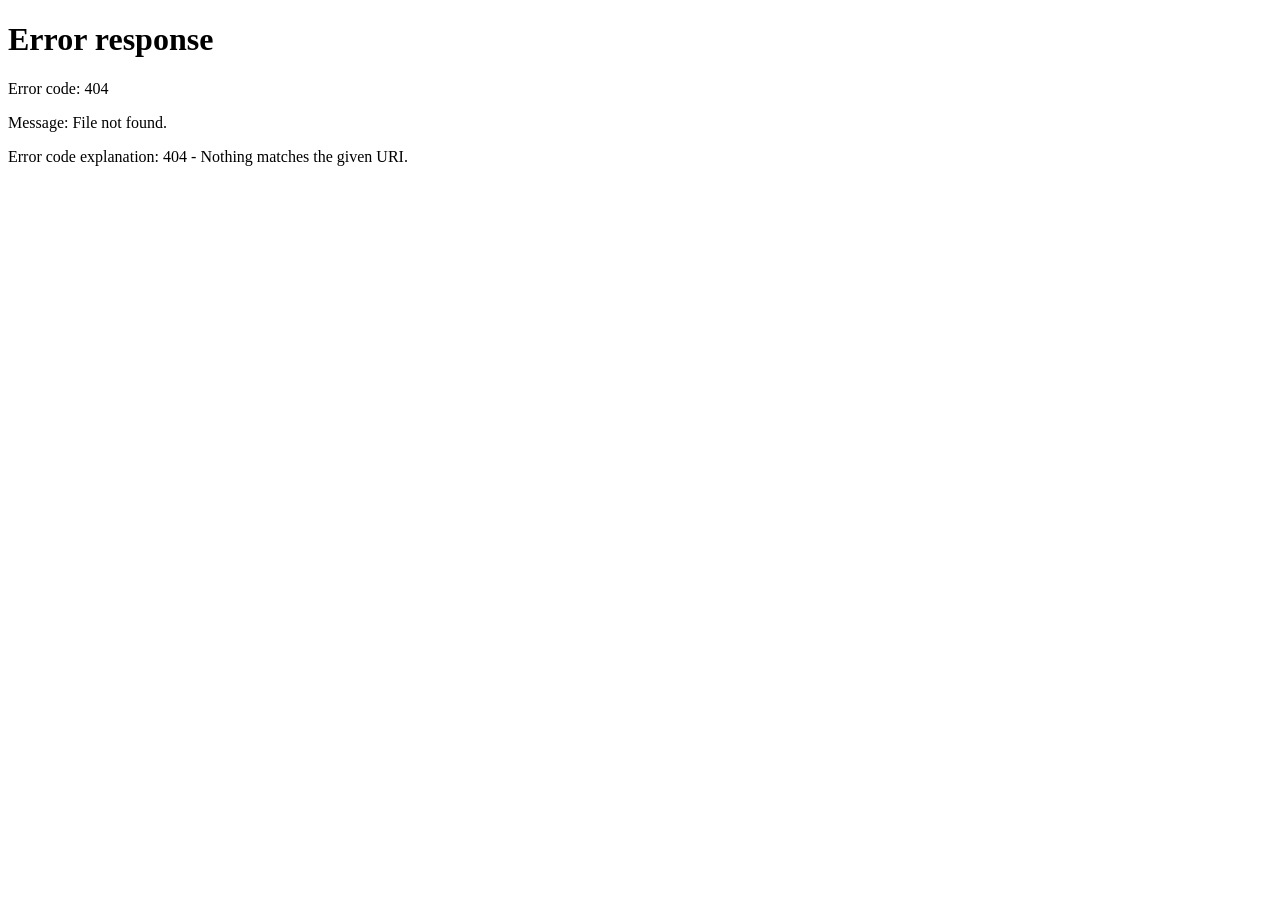
==== commit 18a6a708: "feat: 첫 화면을 냥냥비트 모아냥 페이지로 넘기고 처리방침을 사이트 모양으로 통일 - index(ko·ja·en)는 /moanyang/로 이동만 한다 - 처리방침 3개 언어는 " ====
--- a/index.html
+++ b/index.html
@@ -2,199 +2,10 @@
 <html lang="ko">
 <head>
 <meta charset="utf-8">
-<meta name="viewport" content="width=device-width, initial-scale=1">
-<title>모아냥 — 안 쓴 돈으로 갖고 싶은 물건을 물들여요</title>
-<meta name="description" content="안 쓴 돈을 하루 한 번 적으면, 갖고 싶은 물건 사진이 모은 만큼 물들어요.">
-<link rel="preconnect" href="https://fonts.googleapis.com">
-<link rel="preconnect" href="https://fonts.gstatic.com" crossorigin>
-<link href="https://fonts.googleapis.com/css2?family=Nanum+Pen+Script&display=swap" rel="stylesheet">
-<link rel="icon" type="image/png" href="favicon.png">
-<link rel="stylesheet" href="landing.css">
+<title>모아냥 페이지로 이동</title>
+<link rel="canonical" href="https://nyangnyangbit.com/moanyang/">
+<meta http-equiv="refresh" content="0; url=/moanyang/">
+<script>location.replace('/moanyang/' + location.hash);</script>
 </head>
-<body>
-<div class="board">
-  <header class="top">
-    <a class="logo" href="./"><img src="assets/icon.png" alt="" width="40" height="40">모아냥</a>
-    <nav><a href="./" aria-current="page">한국어</a><a href="ja/">日本語</a><a href="en/">English</a></nav>
-  </header>
-
-  <!-- ① 첫 화면: 제목 쪽지 · 앱 화면 · 물드는 폴라로이드 · 고양이 -->
-  <section class="hero">
-    <div class="note">
-      <span class="tape" style="--tape-rot: 3deg"></span>
-      <h1>안 쓴 돈으로<br>갖고 싶은 걸<br>물들여요</h1>
-      <p>커피 한 잔, 택시 한 번. 오늘 아낀 돈을 적으면 찍어 둔 물건 사진이 모은 만큼 색으로 차올라요.</p>
-      <span class="soon">App Store <small>곧 출시</small></span>
-    </div>
-
-    <div class="hero-stage">
-      <figure class="phone" style="--rot: 3deg">
-        <span class="tape"></span>
-        <img src="assets/screens/ko-home.webp" alt="모아냥 앱 화면" width="600" height="1299">
-      </figure>
-      <!-- 처음엔 흑백, 페이지가 열리면 아래에서부터 45%까지 물든다(앱의 대표 순간) -->
-      <div class="pol hero-pol" id="hero-pol" style="--rot: -6deg">
-        <span class="tape"></span>
-        <div class="win">
-          <img src="assets/onboarding-tumbler.png" alt="픽셀 그림 텀블러">
-          <img class="gray" src="assets/onboarding-tumbler.png" alt="" aria-hidden="true">
-        </div>
-        <div class="lab"><b>텀블러</b><i>45% 모았어요</i></div>
-      </div>
-      <p class="hand hero-hand">하루 10초면 끝!</p>
-      <svg class="arrow hero-arrow" viewBox="0 0 120 80" aria-hidden="true"><path d="M8 12c30 4 66 18 88 52"/><path d="M80 58l17 8 2-19"/></svg>
-    </div>
-
-    <div class="cat">
-      <p class="bubble">오늘 아낀 돈만큼<br>사진이 물든다냥</p>
-      <img src="assets/cat-hero.png" alt="모아냥 고양이">
-    </div>
-  </section>
-
-  <!-- ② 이렇게 써요: 앱 화면과 설명이 지그재그로 -->
-  <section class="section">
-    <h2 class="section-title">이렇게 써요</h2>
-    <ol class="flow">
-      <li class="flow-row reveal">
-        <figure class="phone" style="--rot: -2deg">
-          <span class="tape"></span>
-          <img src="assets/screens/ko-entry.webp" alt="모아냥 앱 화면" loading="lazy">
-        </figure>
-        <div class="card" style="--rot: 1deg">
-          <span class="stamp">01</span>
-          <h3>안 쓴 돈을 적어요</h3>
-          <p>오늘 아낀 돈을 동전과 지폐를 눌러 하루 한 번 적어요. 커피든 택시든, 무엇을 아꼈든 상관없어요.</p>
-          <p class="hand">톡톡 누르고 기록!</p>
-        </div>
-      </li>
-      <li class="flow-row reveal">
-        <figure class="snap" style="--rot: 2deg">
-          <span class="tape"></span>
-          <img src="assets/screens/ko-board.webp" alt="모아냥 앱 화면" loading="lazy">
-        </figure>
-        <div class="card" style="--rot: -1deg">
-          <span class="stamp">02</span>
-          <h3>갖고 싶은 걸 찍어요</h3>
-          <p>사진을 찍으면 AI가 픽셀 그림 폴라로이드로 바꿔서 나무 보드에 붙여 줘요. 처음엔 흑백이에요.</p>
-          <p class="hand">내 보드에 착!</p>
-        </div>
-      </li>
-      <li class="flow-row reveal">
-        <figure class="phone" style="--rot: 2.5deg">
-          <span class="tape"></span>
-          <img src="assets/screens/ko-detail.webp" alt="모아냥 앱 화면" loading="lazy">
-        </figure>
-        <div class="card" style="--rot: -1.2deg">
-          <span class="stamp">03</span>
-          <h3>모은 만큼 물들어요</h3>
-          <p>기록할수록 사진이 아래에서부터 색으로 차올라요. 얼마 남았는지도 바로 보여요. 다 물들면 살 수 있다는 뜻이에요.</p>
-          <p class="hand">반쯤 왔다!</p>
-        </div>
-      </li>
-      <li class="flow-row reveal">
-        <figure class="phone" style="--rot: -1.5deg">
-          <span class="tape"></span>
-          <img src="assets/screens/ko-shop.webp" alt="모아냥 앱 화면" loading="lazy">
-          <img class="flow-cat" src="assets/cat-beret.png" alt="베레모와 목도리를 한 고양이" loading="lazy">
-        </figure>
-        <div class="card" style="--rot: 1.4deg">
-          <span class="stamp">04</span>
-          <h3>사면 고양이를 꾸며요</h3>
-          <p>물건을 사면 코인이 생겨요. 코인으로 고양이에게 모자 · 목걸이 · 안경을 씌워 줘요.</p>
-          <p class="hand">오늘은 베레모</p>
-        </div>
-      </li>
-    </ol>
-  </section>
-
-  <!-- ③ 기록 탭 -->
-  <section class="section">
-    <div class="feature">
-      <figure class="phone" style="--rot: -2.5deg">
-        <span class="tape"></span>
-        <img src="assets/screens/ko-history.webp" alt="모아냥 앱 화면" width="600" height="1299" loading="lazy">
-      </figure>
-      <div class="card" style="--rot: 1deg">
-        <h2>돌아보면 뿌듯해요</h2>
-        <p>기록 탭에서 날마다 얼마 아꼈는지 한눈에 봐요. 많이 아낀 날일수록 진하게, 물건을 산 날엔 그 사진이 붙어요.</p>
-        <p class="hand">텀블러 산 날!</p>
-      </div>
-    </div>
-  </section>
-
-  <!-- ④ 고양이 꾸미기 -->
-  <section class="section">
-    <h2 class="section-title">아낀 만큼 멋져지는 고양이</h2>
-    <div class="cats">
-      <figure><img src="assets/cat-santa.png" alt="산타모자와 하트 목걸이를 한 고양이" loading="lazy"></figure>
-      <figure class="cats-mid">
-        <p class="bubble">모자 하나가<br>물건 하나다냥</p>
-        <img src="assets/cat-beanie.png" alt="비니와 방울, 동그란 안경을 쓴 고양이" loading="lazy">
-      </figure>
-      <figure><img src="assets/cat-beret.png" alt="베레모와 목도리를 한 고양이" loading="lazy"></figure>
-    </div>
-    <p class="cats-caption">모자 · 목걸이 · 안경 15가지. 고양이를 꾸민 만큼 실제로 산 물건이 늘어나요.</p>
-  </section>
-
-  <!-- ⑤ 공유: 앱이 만드는 공유 그림을 스토리 화면에 올린 모습 -->
-  <section class="section">
-    <div class="share">
-      <div class="stories">
-        <figure class="story" style="--rot: -4deg">
-          <span class="story-bar"><i></i><i></i></span>
-          <span class="story-who"><img src="assets/icon.png" alt="">모아냥</span>
-          <img class="story-img" src="assets/share/ko-pol.webp" alt="인스타그램 스토리에 올린 모습" loading="lazy">
-        </figure>
-        <figure class="story" style="--rot: 3deg">
-          <span class="story-bar"><i></i><i></i></span>
-          <span class="story-who"><img src="assets/icon.png" alt="">모아냥</span>
-          <img class="story-img" src="assets/share/ko-cat.webp" alt="인스타그램 스토리에 올린 모습" loading="lazy">
-        </figure>
-      </div>
-      <div class="card" style="--rot: -1deg">
-        <h2>자랑하고 싶을 땐</h2>
-        <p>폴라로이드와 꾸민 고양이를 예쁜 그림으로 만들어 인스타그램 스토리에 바로 올리거나 친구에게 보내요. 가격과 모은 금액을 보여줄지는 올리기 전에 고를 수 있어요.</p>
-        <p class="hand">스토리에 바로 올리기!</p>
-      </div>
-    </div>
-  </section>
-
-  <!-- ⑥ 약속 세 가지: 메모지 -->
-  <section class="section">
-    <ul class="promises">
-      <li style="--rot: -2deg"><span class="pin"></span><b>가입 없이 바로</b><span>이메일도 비밀번호도 없어요. 켜자마자 써요.</span></li>
-      <li style="--rot: 1.5deg"><span class="pin"></span><b>기록은 내 폰에만</b><span>모은 돈과 기록은 서버로 보내지 않아요. 백업 파일로 직접 챙길 수 있어요.</span></li>
-      <li style="--rot: -1deg"><span class="pin"></span><b>광고 없음</b><span>화면을 가리는 광고가 없어요. 첫 사진 한 장은 무료예요.</span></li>
-    </ul>
-  </section>
-
-  <!-- ⑦ 자주 묻는 질문 · 문의 (지원 페이지) -->
-  <section class="section" id="faq">
-    <div class="sheet">
-      <span class="tape"></span>
-      <h2>자주 묻는 질문</h2>
-      <h3>기록은 어디에 저장되나요?</h3>
-      <p>모은 돈, 날짜별 기록, 물건 목록은 모두 내 기기에만 저장돼요. 서버에는 보내지 않아서 앱을 삭제하면 기록도 함께 사라져요. 앱을 지우거나 폰을 바꾸기 전에 <b>설정 → 백업 파일 만들기</b>로 파일을 저장해 두면, 그 파일로 언제든 되살릴 수 있어요.</p>
-      <h3>필름이 뭔가요?</h3>
-      <p>물건 사진을 픽셀 그림으로 바꿀 때 한 장씩 쓰여요. 처음 한 장은 무료이고, 그 뒤로는 필름 팩을 사서 쓸 수 있어요. 변환에 실패하면 필름은 돌아와요.</p>
-      <h3>앱을 지웠다 다시 깔면 필름은 어떻게 되나요?</h3>
-      <p>그대로 남아 있어요. 필름은 아이폰 키체인에 보관된 번호로 관리돼서 다시 설치해도 이어지고, iCloud 키체인을 켜 두면 같은 Apple 계정의 새 아이폰으로도 넘어가요. 결제했는데 필름이 들어오지 않았다면 결제한 날짜와 상품을 적어 메일로 알려 주세요.</p>
-      <h3>사진은 어디로 보내지나요?</h3>
-      <p>픽셀 그림으로 바꾸기 위해 외부 AI 서비스(fal.ai)로 보내지고, 저장되지 않아요. 자세한 내용은 <a href="privacy.html">개인정보 처리방침</a>에 있어요.</p>
-      <h3>환불은 어떻게 하나요?</h3>
-      <p>결제는 Apple이 처리해서 환불도 Apple에 요청해야 해요. <a href="https://reportaproblem.apple.com">reportaproblem.apple.com</a>에서 신청할 수 있어요.</p>
-      <p class="contact">문의 <a href="mailto:sokurihj@gmail.com">sokurihj@gmail.com</a></p>
-    </div>
-  </section>
-
-  <footer class="foot">모아냥 · <a href="privacy.html">개인정보 처리방침</a> · <a href="mailto:sokurihj@gmail.com">sokurihj@gmail.com</a></footer>
-</div>
-<script>
-  // 첫 그림을 그린 뒤에 값을 바꿔야 CSS 전환이 걸린다(처음부터 0.45면 물드는 모습이 안 보인다).
-  requestAnimationFrame(() => requestAnimationFrame(() => document.getElementById('hero-pol').classList.add('filled')));
-  // 아래 칸의 앱 화면·쪽지는 화면에 들어올 때 살짝 떠오른다(한 번만).
-  const io = new IntersectionObserver((es) => es.forEach((e) => { if (e.isIntersecting) { e.target.classList.add('in'); io.unobserve(e.target); } }), { threshold: 0.2 });
-  document.querySelectorAll('.reveal').forEach((el) => io.observe(el));
-</script>
-</body>
+<body><a href="/moanyang/">모아냥 페이지로 이동</a></body>
 </html>
